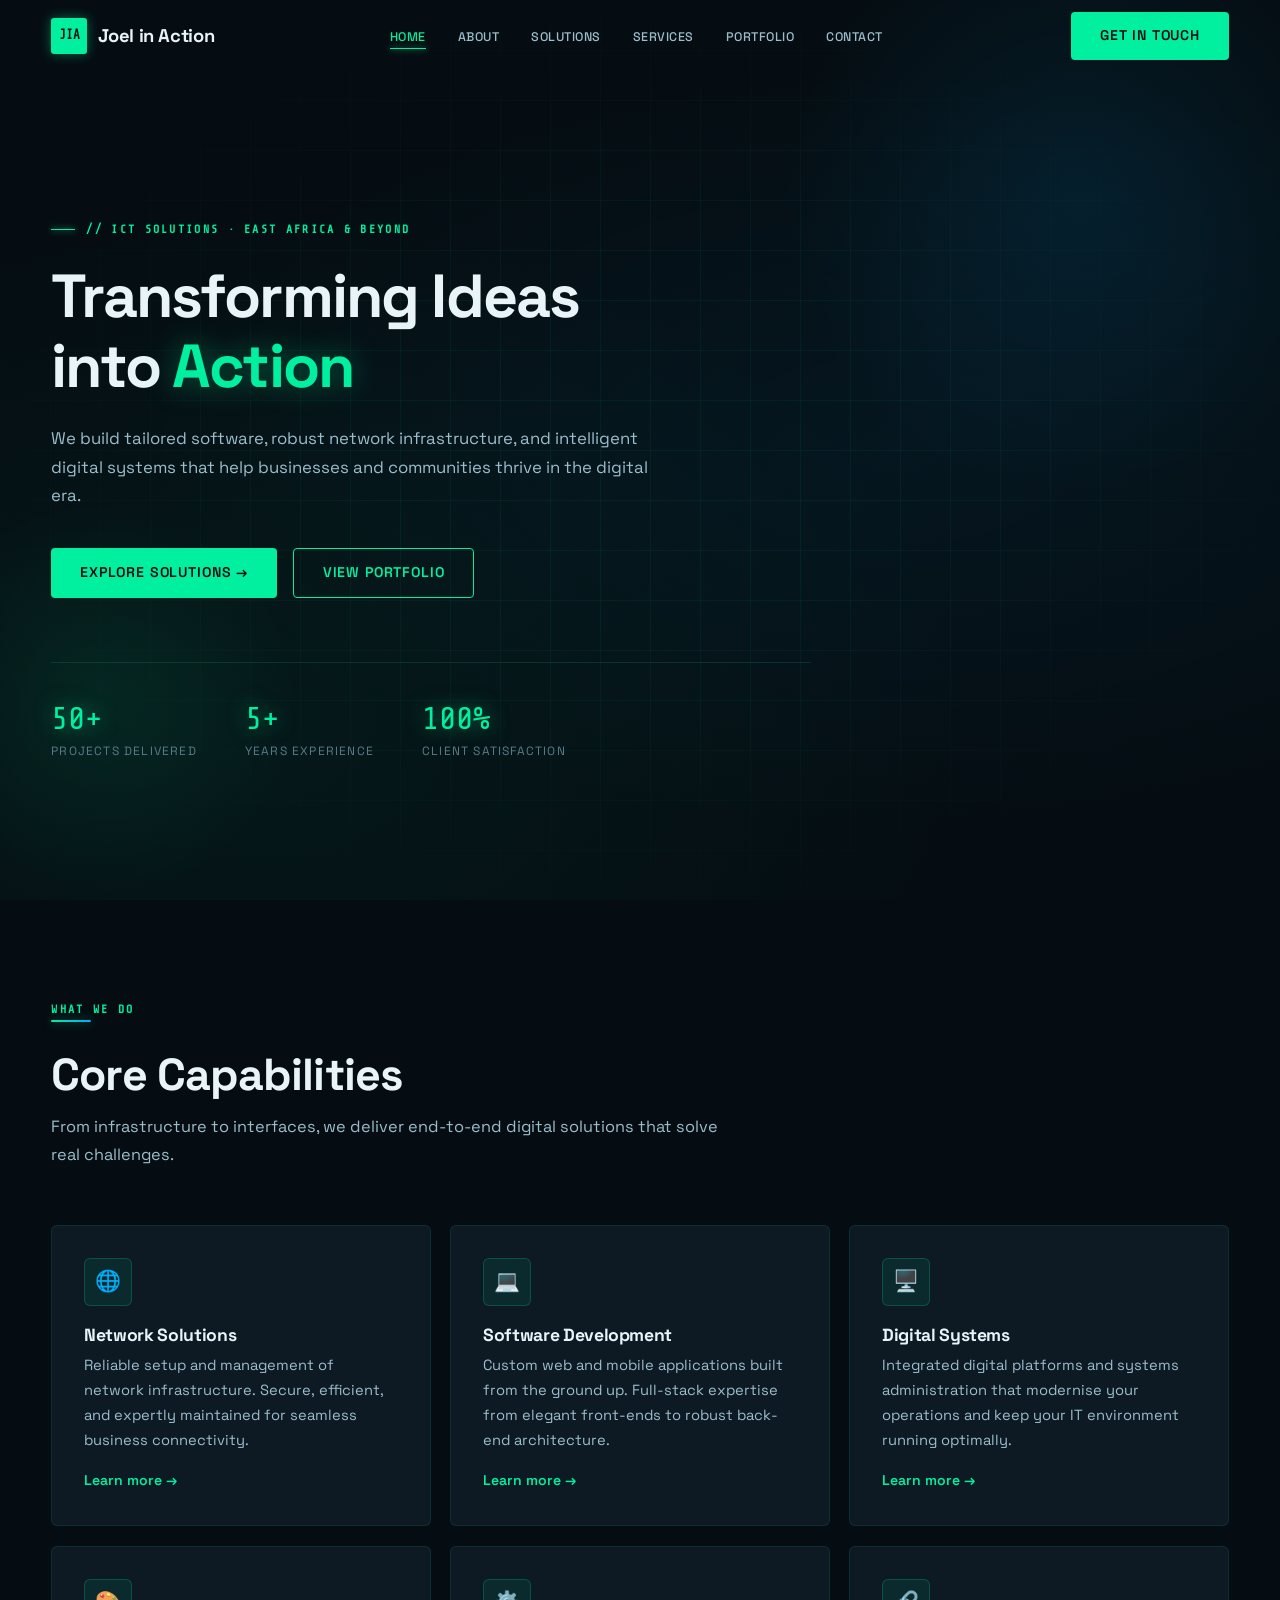
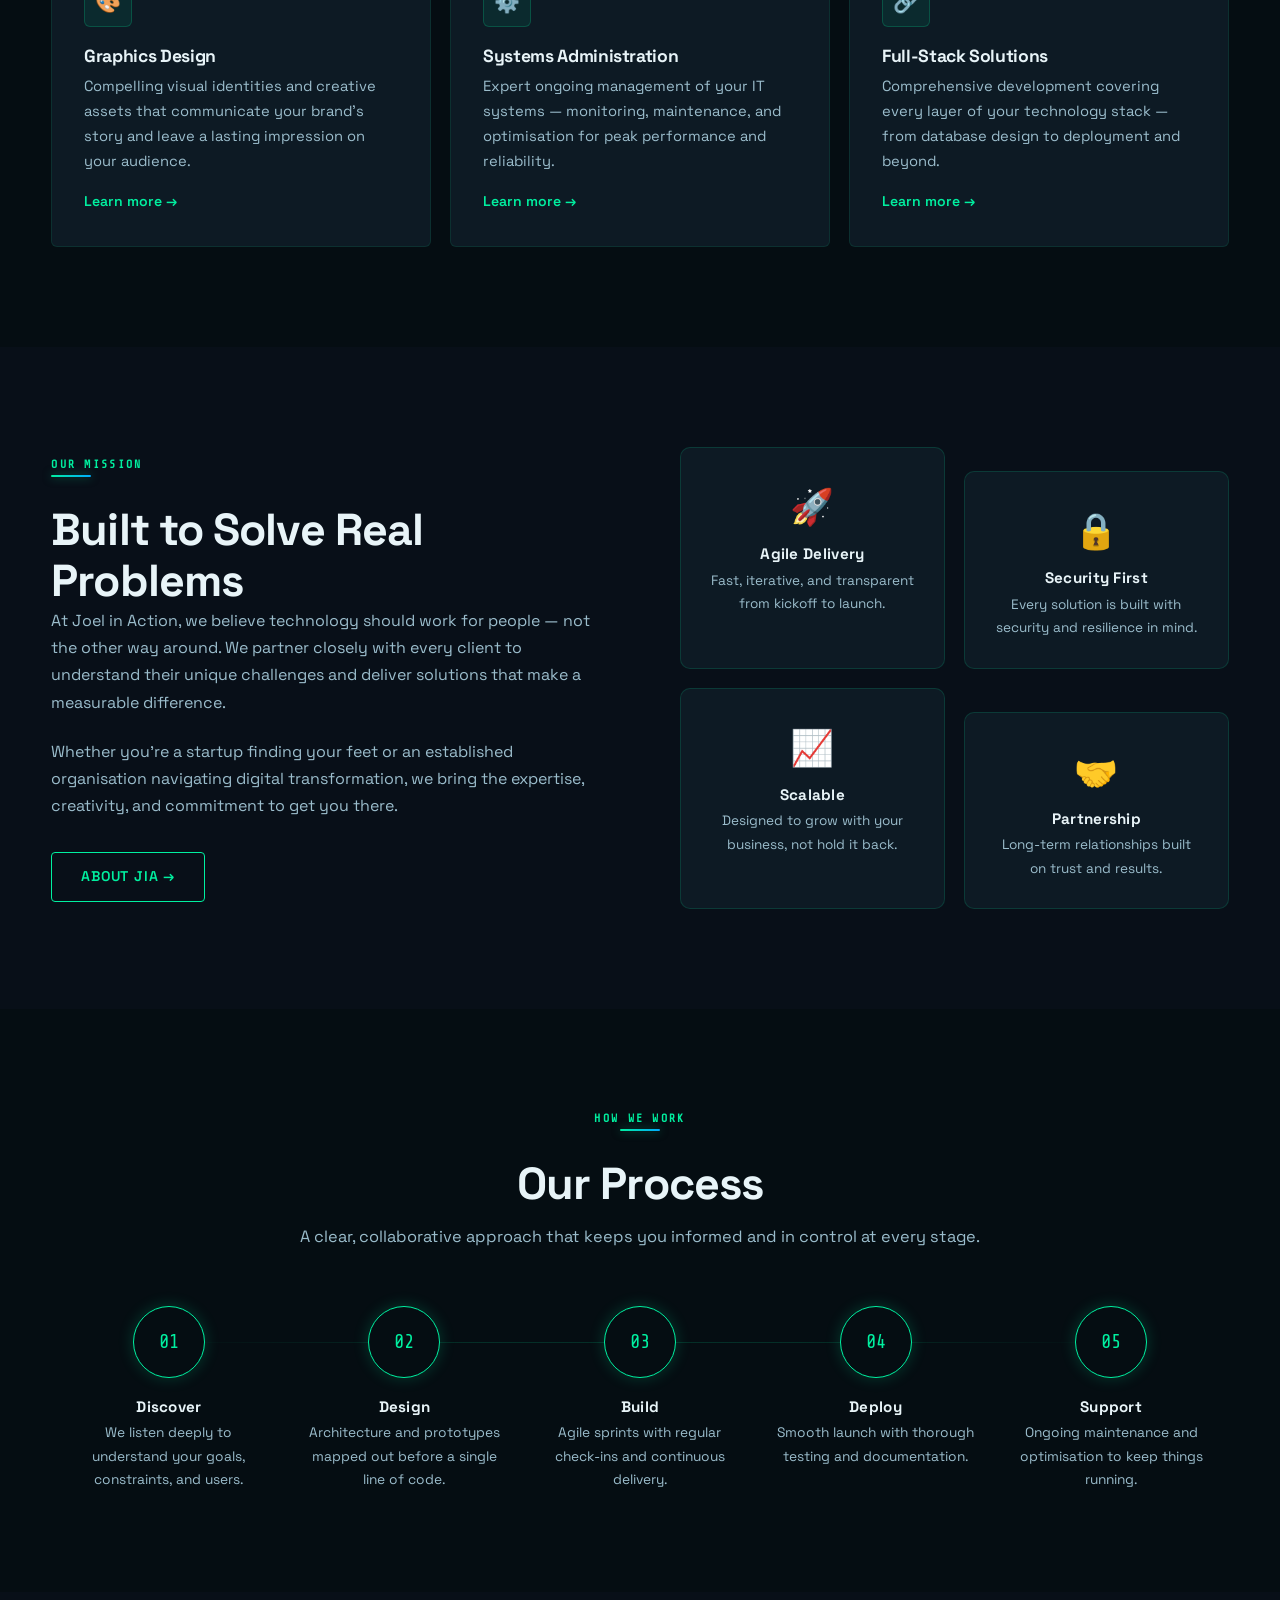
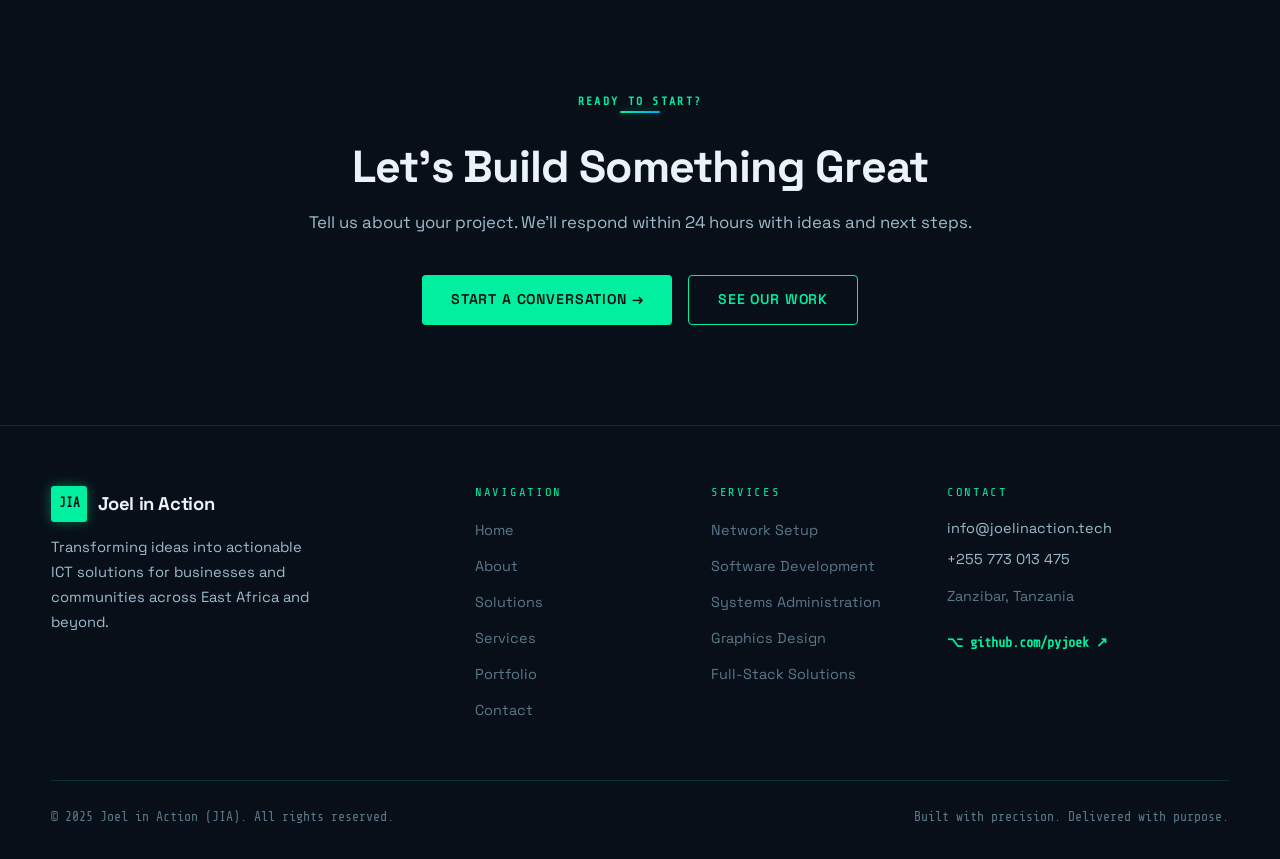
==== index.html @ c4f533fb "v2 added" ====
<!DOCTYPE html>
<html lang="en">
<head>
  <meta charset="UTF-8" />
  <meta name="viewport" content="width=device-width, initial-scale=1.0" />
  <title>Joel in Action (JIA) — Tailored ICT Solutions</title>
  <meta name="description" content="Joel in Action provides innovative ICT solutions — software development, network setup, systems administration, and digital systems — tailored for businesses and communities." />
  <link rel="stylesheet" href="style.css" />
</head>
<body>

<div id="nav-placeholder"></div>

<!-- ══ HERO ══════════════════════════════════════════════════ -->
<section class="hero">
  <div class="hero__bg"></div>
  <div class="hero__grid"></div>
  <div class="hero__glow"></div>
  <div class="hero__glow2"></div>
  <div class="container">
    <div class="hero__content">
      <div class="hero__eyebrow eyebrow">// ICT Solutions · East Africa &amp; Beyond</div>
      <h1>Transforming Ideas<br>into <em>Action</em></h1>
      <p class="hero__sub">We build tailored software, robust network infrastructure, and intelligent digital systems that help businesses and communities thrive in the digital era.</p>
      <div class="hero__actions">
        <a href="solutions.html" class="btn btn--primary">Explore Solutions →</a>
        <a href="portfolio.html" class="btn btn--outline">View Portfolio</a>
      </div>
      <div class="hero__stats">
        <div>
          <div class="hero__stat-num" data-count="50" data-suffix="+">0+</div>
          <div class="hero__stat-label">Projects Delivered</div>
        </div>
        <div>
          <div class="hero__stat-num" data-count="5" data-suffix="+">0+</div>
          <div class="hero__stat-label">Years Experience</div>
        </div>
        <div>
          <div class="hero__stat-num" data-count="100" data-suffix="%">0%</div>
          <div class="hero__stat-label">Client Satisfaction</div>
        </div>
      </div>
    </div>
  </div>
</section>

<!-- ══ SERVICES OVERVIEW ══════════════════════════════════════ -->
<section class="section">
  <div class="container">
    <div class="section-header reveal">
      <div class="eyebrow">What We Do</div>
      <div class="gold-rule"></div>
      <h2>Core Capabilities</h2>
      <p>From infrastructure to interfaces, we deliver end-to-end digital solutions that solve real challenges.</p>
    </div>
    <div class="card-grid card-grid--3">
      <div class="card reveal">
        <div class="card__icon">🌐</div>
        <h3>Network Solutions</h3>
        <p>Reliable setup and management of network infrastructure. Secure, efficient, and expertly maintained for seamless business connectivity.</p>
        <a href="services.html" style="color:var(--accent);font-size:.88rem;font-weight:600;display:inline-block;margin-top:1rem">Learn more →</a>
      </div>
      <div class="card reveal">
        <div class="card__icon">💻</div>
        <h3>Software Development</h3>
        <p>Custom web and mobile applications built from the ground up. Full-stack expertise from elegant front-ends to robust back-end architecture.</p>
        <a href="services.html" style="color:var(--accent);font-size:.88rem;font-weight:600;display:inline-block;margin-top:1rem">Learn more →</a>
      </div>
      <div class="card reveal">
        <div class="card__icon">🖥️</div>
        <h3>Digital Systems</h3>
        <p>Integrated digital platforms and systems administration that modernise your operations and keep your IT environment running optimally.</p>
        <a href="services.html" style="color:var(--accent);font-size:.88rem;font-weight:600;display:inline-block;margin-top:1rem">Learn more →</a>
      </div>
      <div class="card reveal">
        <div class="card__icon">🎨</div>
        <h3>Graphics Design</h3>
        <p>Compelling visual identities and creative assets that communicate your brand's story and leave a lasting impression on your audience.</p>
        <a href="services.html" style="color:var(--accent);font-size:.88rem;font-weight:600;display:inline-block;margin-top:1rem">Learn more →</a>
      </div>
      <div class="card reveal">
        <div class="card__icon">⚙️</div>
        <h3>Systems Administration</h3>
        <p>Expert ongoing management of your IT systems — monitoring, maintenance, and optimisation for peak performance and reliability.</p>
        <a href="services.html" style="color:var(--accent);font-size:.88rem;font-weight:600;display:inline-block;margin-top:1rem">Learn more →</a>
      </div>
      <div class="card reveal">
        <div class="card__icon">🔗</div>
        <h3>Full-Stack Solutions</h3>
        <p>Comprehensive development covering every layer of your technology stack — from database design to deployment and beyond.</p>
        <a href="services.html" style="color:var(--accent);font-size:.88rem;font-weight:600;display:inline-block;margin-top:1rem">Learn more →</a>
      </div>
    </div>
  </div>
</section>

<!-- ══ MISSION ══════════════════════════════════════════════ -->
<section class="section section--alt">
  <div class="container">
    <div style="display:grid;grid-template-columns:1fr 1fr;gap:5rem;align-items:center">
      <div class="reveal">
        <div class="eyebrow">Our Mission</div>
        <div class="gold-rule"></div>
        <h2>Built to Solve Real Problems</h2>
        <p style="margin-bottom:1.4rem">At Joel in Action, we believe technology should work for people — not the other way around. We partner closely with every client to understand their unique challenges and deliver solutions that make a measurable difference.</p>
        <p>Whether you're a startup finding your feet or an established organisation navigating digital transformation, we bring the expertise, creativity, and commitment to get you there.</p>
        <a href="about.html" class="btn btn--outline" style="margin-top:2rem">About JIA →</a>
      </div>
      <div class="reveal">
        <div style="display:grid;grid-template-columns:1fr 1fr;gap:1.2rem">
          <div style="background:var(--navy-lt);border:1px solid var(--border);border-radius:10px;padding:1.8rem;text-align:center">
            <div style="font-size:2.2rem;margin-bottom:.5rem">🚀</div>
            <h4 style="font-family:'Space Grotesk',sans-serif;font-size:.95rem;margin-bottom:.4rem">Agile Delivery</h4>
            <p style="font-size:.85rem">Fast, iterative, and transparent from kickoff to launch.</p>
          </div>
          <div style="background:var(--navy-lt);border:1px solid var(--border);border-radius:10px;padding:1.8rem;text-align:center;margin-top:1.5rem">
            <div style="font-size:2.2rem;margin-bottom:.5rem">🔒</div>
            <h4 style="font-family:'Space Grotesk',sans-serif;font-size:.95rem;margin-bottom:.4rem">Security First</h4>
            <p style="font-size:.85rem">Every solution is built with security and resilience in mind.</p>
          </div>
          <div style="background:var(--navy-lt);border:1px solid var(--border);border-radius:10px;padding:1.8rem;text-align:center">
            <div style="font-size:2.2rem;margin-bottom:.5rem">📈</div>
            <h4 style="font-family:'Space Grotesk',sans-serif;font-size:.95rem;margin-bottom:.4rem">Scalable</h4>
            <p style="font-size:.85rem">Designed to grow with your business, not hold it back.</p>
          </div>
          <div style="background:var(--navy-lt);border:1px solid var(--border);border-radius:10px;padding:1.8rem;text-align:center;margin-top:1.5rem">
            <div style="font-size:2.2rem;margin-bottom:.5rem">🤝</div>
            <h4 style="font-family:'Space Grotesk',sans-serif;font-size:.95rem;margin-bottom:.4rem">Partnership</h4>
            <p style="font-size:.85rem">Long-term relationships built on trust and results.</p>
          </div>
        </div>
      </div>
    </div>
  </div>
</section>

<!-- ══ PROCESS ══════════════════════════════════════════════ -->
<section class="section">
  <div class="container">
    <div class="section-header reveal" style="text-align:center;margin-inline:auto">
      <div class="eyebrow">How We Work</div>
      <div class="gold-rule"></div>
      <h2>Our Process</h2>
      <p style="margin-inline:auto">A clear, collaborative approach that keeps you informed and in control at every stage.</p>
    </div>
    <div class="process-steps reveal">
      <div class="process-step">
        <div class="process-step__num">01</div>
        <h4>Discover</h4>
        <p>We listen deeply to understand your goals, constraints, and users.</p>
      </div>
      <div class="process-step">
        <div class="process-step__num">02</div>
        <h4>Design</h4>
        <p>Architecture and prototypes mapped out before a single line of code.</p>
      </div>
      <div class="process-step">
        <div class="process-step__num">03</div>
        <h4>Build</h4>
        <p>Agile sprints with regular check-ins and continuous delivery.</p>
      </div>
      <div class="process-step">
        <div class="process-step__num">04</div>
        <h4>Deploy</h4>
        <p>Smooth launch with thorough testing and documentation.</p>
      </div>
      <div class="process-step">
        <div class="process-step__num">05</div>
        <h4>Support</h4>
        <p>Ongoing maintenance and optimisation to keep things running.</p>
      </div>
    </div>
  </div>
</section>

<!-- ══ CTA ══════════════════════════════════════════════════ -->
<section class="section section--alt">
  <div class="container" style="text-align:center">
    <div class="reveal">
      <div class="eyebrow">Ready to Start?</div>
      <div class="gold-rule"></div>
      <h2>Let's Build Something Great</h2>
      <p style="margin:1rem auto 2.4rem;font-size:1.05rem">Tell us about your project. We'll respond within 24 hours with ideas and next steps.</p>
      <div style="display:flex;gap:1rem;justify-content:center;flex-wrap:wrap">
        <a href="contact.html" class="btn btn--primary">Start a Conversation →</a>
        <a href="portfolio.html" class="btn btn--outline">See Our Work</a>
      </div>
    </div>
  </div>
</section>

<div id="footer-placeholder"></div>

<script src="components.js"></script>
<script src="main.js"></script>
</body>
</html>
---- style.css ----
/* ============================================================
   JOEL IN ACTION — Global Stylesheet
   Professional & Corporate | Dark Navy + Gold accent
   ============================================================ */

@import url('https://fonts.googleapis.com/css2?family=Space+Grotesk:wght@300;400;500;600;700&family=Share+Tech+Mono&display=swap');

:root {
  --navy:     #050d12;
  --navy-mid: #080f18;
  --navy-lt:  #0d1a24;
  --accent:   #00f0a0;
  --accent-lt:#5fffc8;
  --blue:     #0af;
  --blue-lt:  #4dcfff;
  --white:    #e8f4f8;
  --gray:     #5a7a8a;
  --gray-lt:  #9bbdcc;
  --border:   rgba(0,240,160,0.15);
  --border-b: rgba(0,170,255,0.15);
  --radius:   4px;
  --transition: 0.26s cubic-bezier(0.4,0,0.2,1);
  --shadow:   0 8px 40px rgba(0,0,0,0.7);
  --glow-g:   0 0 20px rgba(0,240,160,0.25);
  --glow-b:   0 0 20px rgba(0,170,255,0.25);
}

*, *::before, *::after { box-sizing: border-box; margin: 0; padding: 0; }

html { scroll-behavior: smooth; font-size: 16px; }

body {
  font-family: 'Space Grotesk', sans-serif;
  background: var(--navy);
  color: var(--white);
  line-height: 1.7;
  -webkit-font-smoothing: antialiased;
}

/* ── Typography ── */
h1, h2, h3, h4 {
  font-family: 'Space Grotesk', sans-serif;
  font-weight: 700;
  line-height: 1.15;
  color: var(--white);
  letter-spacing: -.02em;
}
h1 { font-size: clamp(2.2rem, 5vw, 3.8rem); }
h2 { font-size: clamp(1.8rem, 3.5vw, 2.8rem); }
h3 { font-size: clamp(1.1rem, 2vw, 1.4rem); }
h4 { font-size: 1rem; letter-spacing: .02em; }

p  { color: var(--gray-lt); font-weight: 400; max-width: 68ch; }

a  { color: inherit; text-decoration: none; }

/* ── Layout helpers ── */
.container {
  width: min(1180px, 92%);
  margin-inline: auto;
}
.section {
  padding: 100px 0;
}
.section--alt {
  background: var(--navy-mid);
}

/* ── Accent rule ── */
.gold-rule {
  display: inline-block;
  width: 40px; height: 2px;
  background: linear-gradient(90deg, var(--accent), var(--blue));
  border-radius: 2px;
  margin-bottom: 1.2rem;
  box-shadow: 0 0 10px rgba(0,240,160,0.5);
}

/* ── Tag / eyebrow ── */
.eyebrow {
  font-size: .72rem;
  font-weight: 600;
  letter-spacing: .2em;
  text-transform: uppercase;
  color: var(--accent);
  font-family: 'Share Tech Mono', monospace;
}

/* ── Buttons ── */
.btn {
  display: inline-flex;
  align-items: center;
  gap: .55rem;
  padding: .75rem 1.8rem;
  border-radius: var(--radius);
  font-family: 'Space Grotesk', sans-serif;
  font-size: .88rem;
  font-weight: 600;
  cursor: pointer;
  border: none;
  transition: var(--transition);
  letter-spacing: .06em;
  text-transform: uppercase;
}
.btn--primary {
  background: var(--accent);
  color: #050d12;
  box-shadow: 0 0 0 rgba(0,240,160,0);
}
.btn--primary:hover {
  background: var(--accent-lt);
  transform: translateY(-2px);
  box-shadow: var(--glow-g), 0 6px 24px rgba(0,240,160,.25);
}
.btn--outline {
  background: transparent;
  border: 1px solid var(--accent);
  color: var(--accent);
}
.btn--outline:hover {
  background: rgba(0,240,160,.08);
  color: var(--accent-lt);
  transform: translateY(-2px);
  box-shadow: var(--glow-g);
}

/* ── Navigation ── */
.nav {
  position: fixed;
  top: 0; left: 0; right: 0;
  z-index: 1000;
  padding: 0;
  transition: background var(--transition), box-shadow var(--transition);
}
.nav.scrolled {
  background: rgba(5,13,18,.95);
  backdrop-filter: blur(16px);
  box-shadow: 0 1px 0 rgba(0,240,160,.1), 0 4px 30px rgba(0,0,0,.6);
}
.nav__inner {
  display: flex;
  align-items: center;
  justify-content: space-between;
  height: 72px;
  width: min(1180px, 92%);
  margin-inline: auto;
}
.nav__logo {
  display: flex;
  align-items: center;
  gap: .7rem;
  font-family: 'Space Grotesk', sans-serif;
  font-size: 1.15rem;
  font-weight: 700;
  color: var(--white);
  letter-spacing: -.02em;
}
.nav__logo-mark {
  width: 36px; height: 36px;
  background: var(--accent);
  border-radius: 3px;
  display: flex; align-items: center; justify-content: center;
  font-size: .78rem;
  font-weight: 700;
  color: #050d12;
  font-family: 'Share Tech Mono', monospace;
  flex-shrink: 0;
  box-shadow: 0 0 12px rgba(0,240,160,0.4);
}
.nav__links {
  display: flex;
  align-items: center;
  gap: 2rem;
  list-style: none;
}
.nav__links a {
  font-size: .84rem;
  font-weight: 500;
  color: var(--gray-lt);
  transition: color var(--transition);
  position: relative;
  padding-bottom: 2px;
  letter-spacing: .04em;
  text-transform: uppercase;
  font-size: .78rem;
}
.nav__links a::after {
  content: '';
  position: absolute;
  bottom: -2px; left: 0;
  width: 0; height: 1px;
  background: var(--accent);
  transition: width var(--transition);
  box-shadow: 0 0 6px var(--accent);
}
.nav__links a:hover,
.nav__links a.active { color: var(--accent); }
.nav__links a:hover::after,
.nav__links a.active::after { width: 100%; }

.nav__cta { margin-left: .8rem; }

/* Hamburger */
.nav__burger {
  display: none;
  flex-direction: column;
  gap: 5px;
  cursor: pointer;
  padding: 4px;
}
.nav__burger span {
  display: block;
  width: 26px; height: 1.5px;
  background: var(--accent);
  border-radius: 2px;
  transition: var(--transition);
}
.nav__burger.open span:nth-child(1) { transform: translateY(6.5px) rotate(45deg); }
.nav__burger.open span:nth-child(2) { opacity: 0; }
.nav__burger.open span:nth-child(3) { transform: translateY(-6.5px) rotate(-45deg); }

/* Mobile nav */
.nav__mobile {
  display: none;
  position: fixed;
  top: 72px; left: 0; right: 0;
  background: rgba(5,13,18,.98);
  backdrop-filter: blur(16px);
  padding: 1.5rem 0 2rem;
  border-top: 1px solid var(--border);
  z-index: 999;
  flex-direction: column;
  gap: 0;
}
.nav__mobile.open { display: flex; }
.nav__mobile a {
  padding: .9rem calc((100% - min(1180px, 92%)) / 2 + 4%);
  font-size: .88rem;
  font-weight: 500;
  color: var(--gray-lt);
  border-bottom: 1px solid var(--border);
  transition: color var(--transition), background var(--transition);
  text-transform: uppercase;
  letter-spacing: .06em;
}
.nav__mobile a:hover { color: var(--accent); background: rgba(0,240,160,.04); }
.nav__mobile .btn {
  margin: 1.2rem auto 0;
}

/* ── Hero ── */
.hero {
  min-height: 100vh;
  display: flex;
  align-items: center;
  position: relative;
  overflow: hidden;
  padding-top: 72px;
}
.hero__bg {
  position: absolute; inset: 0;
  background: radial-gradient(ellipse at 70% 50%, rgba(0,170,255,.06) 0%, transparent 60%),
              radial-gradient(ellipse at 20% 80%, rgba(0,240,160,.05) 0%, transparent 50%),
              #050d12;
  z-index: 0;
}
.hero__grid {
  position: absolute; inset: 0;
  background-image:
    linear-gradient(rgba(0,240,160,.06) 1px, transparent 1px),
    linear-gradient(90deg, rgba(0,240,160,.06) 1px, transparent 1px);
  background-size: 50px 50px;
  z-index: 1;
  mask-image: radial-gradient(ellipse at center, black 30%, transparent 80%);
}
.hero__glow {
  position: absolute;
  width: 600px; height: 600px;
  border-radius: 50%;
  background: radial-gradient(circle, rgba(0,170,255,.1) 0%, transparent 70%);
  top: -100px; right: -100px;
  z-index: 1;
}
.hero__glow2 {
  position: absolute;
  width: 400px; height: 400px;
  border-radius: 50%;
  background: radial-gradient(circle, rgba(0,240,160,.08) 0%, transparent 70%);
  bottom: 0; left: -100px;
  z-index: 1;
}
.hero__content {
  position: relative;
  z-index: 2;
  max-width: 760px;
}
.hero__eyebrow {
  display: inline-flex;
  align-items: center;
  gap: .7rem;
  margin-bottom: 1.4rem;
  animation: fadeUp .8s both;
}
.hero__eyebrow::before {
  content: '';
  display: inline-block;
  width: 24px; height: 1px;
  background: var(--accent);
  box-shadow: 0 0 6px var(--accent);
}
.hero h1 {
  margin-bottom: 1.4rem;
  animation: fadeUp .8s .1s both;
  letter-spacing: -.03em;
}
.hero h1 em {
  font-style: normal;
  color: var(--accent);
  text-shadow: 0 0 30px rgba(0,240,160,.4);
}
.hero__sub {
  font-size: 1.05rem;
  margin-bottom: 2.4rem;
  animation: fadeUp .8s .2s both;
  max-width: 55ch;
}
.hero__actions {
  display: flex;
  gap: 1rem;
  flex-wrap: wrap;
  animation: fadeUp .8s .3s both;
}
.hero__stats {
  display: flex;
  gap: 3rem;
  margin-top: 4rem;
  padding-top: 2.5rem;
  border-top: 1px solid var(--border);
  animation: fadeUp .8s .4s both;
}
.hero__stat-num {
  font-family: 'Share Tech Mono', monospace;
  font-size: 2rem;
  font-weight: 400;
  color: var(--accent);
  line-height: 1;
  text-shadow: 0 0 20px rgba(0,240,160,.5);
}
.hero__stat-label {
  font-size: .75rem;
  color: var(--gray);
  text-transform: uppercase;
  letter-spacing: .1em;
  margin-top: .35rem;
}

/* ── Cards ── */
.card-grid {
  display: grid;
  gap: 1.2rem;
}
.card-grid--3 { grid-template-columns: repeat(auto-fit, minmax(290px, 1fr)); }
.card-grid--2 { grid-template-columns: repeat(auto-fit, minmax(360px, 1fr)); }

.card {
  background: var(--navy-lt);
  border: 1px solid rgba(0,240,160,.1);
  border-radius: 6px;
  padding: 2rem;
  transition: transform var(--transition), border-color var(--transition), box-shadow var(--transition);
  position: relative;
  overflow: hidden;
}
.card::before {
  content: '';
  position: absolute;
  top: 0; left: 0; right: 0;
  height: 1px;
  background: linear-gradient(90deg, transparent, rgba(0,240,160,.4), transparent);
  opacity: 0;
  transition: opacity var(--transition);
}
.card:hover {
  transform: translateY(-4px);
  border-color: rgba(0,240,160,.3);
  box-shadow: 0 8px 30px rgba(0,0,0,.5), 0 0 20px rgba(0,240,160,.08);
}
.card:hover::before { opacity: 1; }
.card__icon {
  width: 48px; height: 48px;
  border-radius: 6px;
  background: rgba(0,240,160,.08);
  border: 1px solid rgba(0,240,160,.2);
  display: flex; align-items: center; justify-content: center;
  font-size: 1.3rem;
  margin-bottom: 1.2rem;
}
.card h3 { margin-bottom: .5rem; font-size: 1.1rem; }
.card p  { font-size: .92rem; }

/* ── Section header ── */
.section-header {
  margin-bottom: 3.5rem;
}
.section-header p {
  margin-top: .8rem;
  font-size: 1.02rem;
}

/* ── Page hero (inner pages) ── */
.page-hero {
  padding: 140px 0 80px;
  background: var(--navy-mid);
  border-bottom: 1px solid var(--border);
  position: relative;
  overflow: hidden;
}
.page-hero::before {
  content: '';
  position: absolute; inset: 0;
  background-image:
    linear-gradient(rgba(0,240,160,.04) 1px, transparent 1px),
    linear-gradient(90deg, rgba(0,240,160,.04) 1px, transparent 1px);
  background-size: 44px 44px;
  mask-image: radial-gradient(ellipse at 30% 50%, black 20%, transparent 70%);
}
.page-hero::after {
  content: '';
  position: absolute;
  right: -100px; top: -100px;
  width: 500px; height: 500px;
  border-radius: 50%;
  background: radial-gradient(circle, rgba(0,170,255,.07) 0%, transparent 70%);
}
.page-hero .container { position: relative; z-index: 1; }
.page-hero h1 { margin: .6rem 0 1rem; }
.page-hero p { font-size: 1.08rem; }

/* ── Footer ── */
.footer {
  background: var(--navy-mid);
  border-top: 1px solid var(--border);
  padding: 60px 0 30px;
}
.footer__grid {
  display: grid;
  grid-template-columns: 2fr 1fr 1fr 1.5fr;
  gap: 3rem;
  padding-bottom: 3rem;
  border-bottom: 1px solid var(--border);
}
.footer__brand p {
  font-size: .92rem;
  margin-top: .8rem;
  max-width: 30ch;
}
.footer__col h4 {
  font-family: 'Share Tech Mono', monospace;
  font-size: .76rem;
  font-weight: 400;
  letter-spacing: .14em;
  text-transform: uppercase;
  color: var(--accent);
  margin-bottom: 1rem;
}
.footer__col ul { list-style: none; }
.footer__col ul li { margin-bottom: .55rem; }
.footer__col ul a {
  font-size: .9rem;
  color: var(--gray);
  transition: color var(--transition);
}
.footer__col ul a:hover { color: var(--accent); }
.footer__contact p {
  font-size: .9rem;
  color: var(--gray);
  margin-bottom: .4rem;
  max-width: 99ch;
}
.footer__contact a { color: var(--gray-lt); transition: color var(--transition); }
.footer__contact a:hover { color: var(--accent); }
.footer__bottom {
  display: flex;
  justify-content: space-between;
  align-items: center;
  padding-top: 1.6rem;
  flex-wrap: wrap;
  gap: 1rem;
}
.footer__bottom p {
  font-size: .82rem;
  color: var(--gray);
  max-width: 99ch;
  font-family: 'Share Tech Mono', monospace;
}

/* ── Animations ── */
@keyframes fadeUp {
  from { opacity: 0; transform: translateY(22px); }
  to   { opacity: 1; transform: translateY(0); }
}
.reveal {
  opacity: 0;
  transform: translateY(24px);
  transition: opacity .65s ease, transform .65s ease;
}
.reveal.visible {
  opacity: 1;
  transform: none;
}

/* ── Process / timeline ── */
.process-steps {
  display: grid;
  grid-template-columns: repeat(auto-fit, minmax(180px, 1fr));
  gap: 0;
  position: relative;
}
.process-steps::before {
  content: '';
  position: absolute;
  top: 36px; left: 10%; right: 10%;
  height: 1px;
  background: linear-gradient(90deg, transparent, var(--border), var(--border), transparent);
}
.process-step {
  text-align: center;
  padding: 0 1rem;
  position: relative;
}
.process-step__num {
  width: 72px; height: 72px;
  border-radius: 50%;
  border: 1px solid var(--accent);
  background: var(--navy);
  display: flex; align-items: center; justify-content: center;
  font-family: 'Share Tech Mono', monospace;
  font-size: 1.2rem;
  color: var(--accent);
  margin: 0 auto 1.2rem;
  position: relative; z-index: 1;
  box-shadow: 0 0 16px rgba(0,240,160,.2);
}
.process-step h4 { margin-bottom: .4rem; font-size: .95rem; }
.process-step p { font-size: .86rem; margin-inline: auto; }

/* ── Portfolio grid ── */
.portfolio-grid {
  display: grid;
  grid-template-columns: repeat(auto-fit, minmax(320px, 1fr));
  gap: 1.4rem;
}
.portfolio-card {
  background: var(--navy-lt);
  border: 1px solid rgba(0,240,160,.1);
  border-radius: 6px;
  overflow: hidden;
  transition: transform var(--transition), box-shadow var(--transition), border-color var(--transition);
}
.portfolio-card:hover {
  transform: translateY(-4px);
  box-shadow: 0 12px 40px rgba(0,0,0,.5), 0 0 24px rgba(0,240,160,.08);
  border-color: rgba(0,240,160,.3);
}
.portfolio-card__thumb {
  height: 200px;
  background: var(--navy-mid);
  display: flex; align-items: center; justify-content: center;
  font-size: 3.5rem;
  position: relative;
  overflow: hidden;
}
.portfolio-card__thumb::after {
  content: '';
  position: absolute; inset: 0;
  background: linear-gradient(180deg, transparent 50%, rgba(5,13,18,.8) 100%);
}
.portfolio-card__body { padding: 1.5rem; }
.portfolio-card__tags {
  display: flex; gap: .5rem; flex-wrap: wrap;
  margin-bottom: .8rem;
}
.tag {
  font-size: .7rem;
  font-weight: 600;
  letter-spacing: .08em;
  text-transform: uppercase;
  padding: .22rem .6rem;
  border-radius: 3px;
  background: rgba(0,240,160,.08);
  color: var(--accent);
  border: 1px solid rgba(0,240,160,.2);
  font-family: 'Share Tech Mono', monospace;
}
.portfolio-card h3 { margin-bottom: .5rem; font-size: 1.05rem; }
.portfolio-card p { font-size: .9rem; }

/* ── Contact form ── */
.form-group { margin-bottom: 1.3rem; }
.form-group label {
  display: block;
  font-size: .78rem;
  font-weight: 600;
  color: var(--accent);
  margin-bottom: .5rem;
  letter-spacing: .1em;
  text-transform: uppercase;
  font-family: 'Share Tech Mono', monospace;
}
.form-group input,
.form-group textarea,
.form-group select {
  width: 100%;
  background: rgba(0,240,160,.03);
  border: 1px solid rgba(0,240,160,.15);
  border-radius: var(--radius);
  padding: .8rem 1rem;
  color: var(--white);
  font-family: 'Space Grotesk', sans-serif;
  font-size: .95rem;
  transition: border-color var(--transition), box-shadow var(--transition);
  outline: none;
}
.form-group input:focus,
.form-group textarea:focus,
.form-group select:focus {
  border-color: var(--accent);
  box-shadow: 0 0 0 3px rgba(0,240,160,.08), var(--glow-g);
}
.form-group textarea { resize: vertical; min-height: 140px; }
.form-grid { display: grid; grid-template-columns: 1fr 1fr; gap: 1.2rem; }

/* ── Section alt ── */
.section--alt { background: var(--navy-mid); }

/* ── Responsive ── */
@media (max-width: 900px) {
  .footer__grid { grid-template-columns: 1fr 1fr; }
  .process-steps::before { display: none; }
  .form-grid { grid-template-columns: 1fr; }
}
@media (max-width: 700px) {
  .nav__links, .nav__cta { display: none; }
  .nav__burger { display: flex; }
  .hero__stats { gap: 1.8rem; flex-wrap: wrap; }
  .footer__grid { grid-template-columns: 1fr; gap: 2rem; }
  .section { padding: 70px 0; }
  .card-grid--2 { grid-template-columns: 1fr; }
}
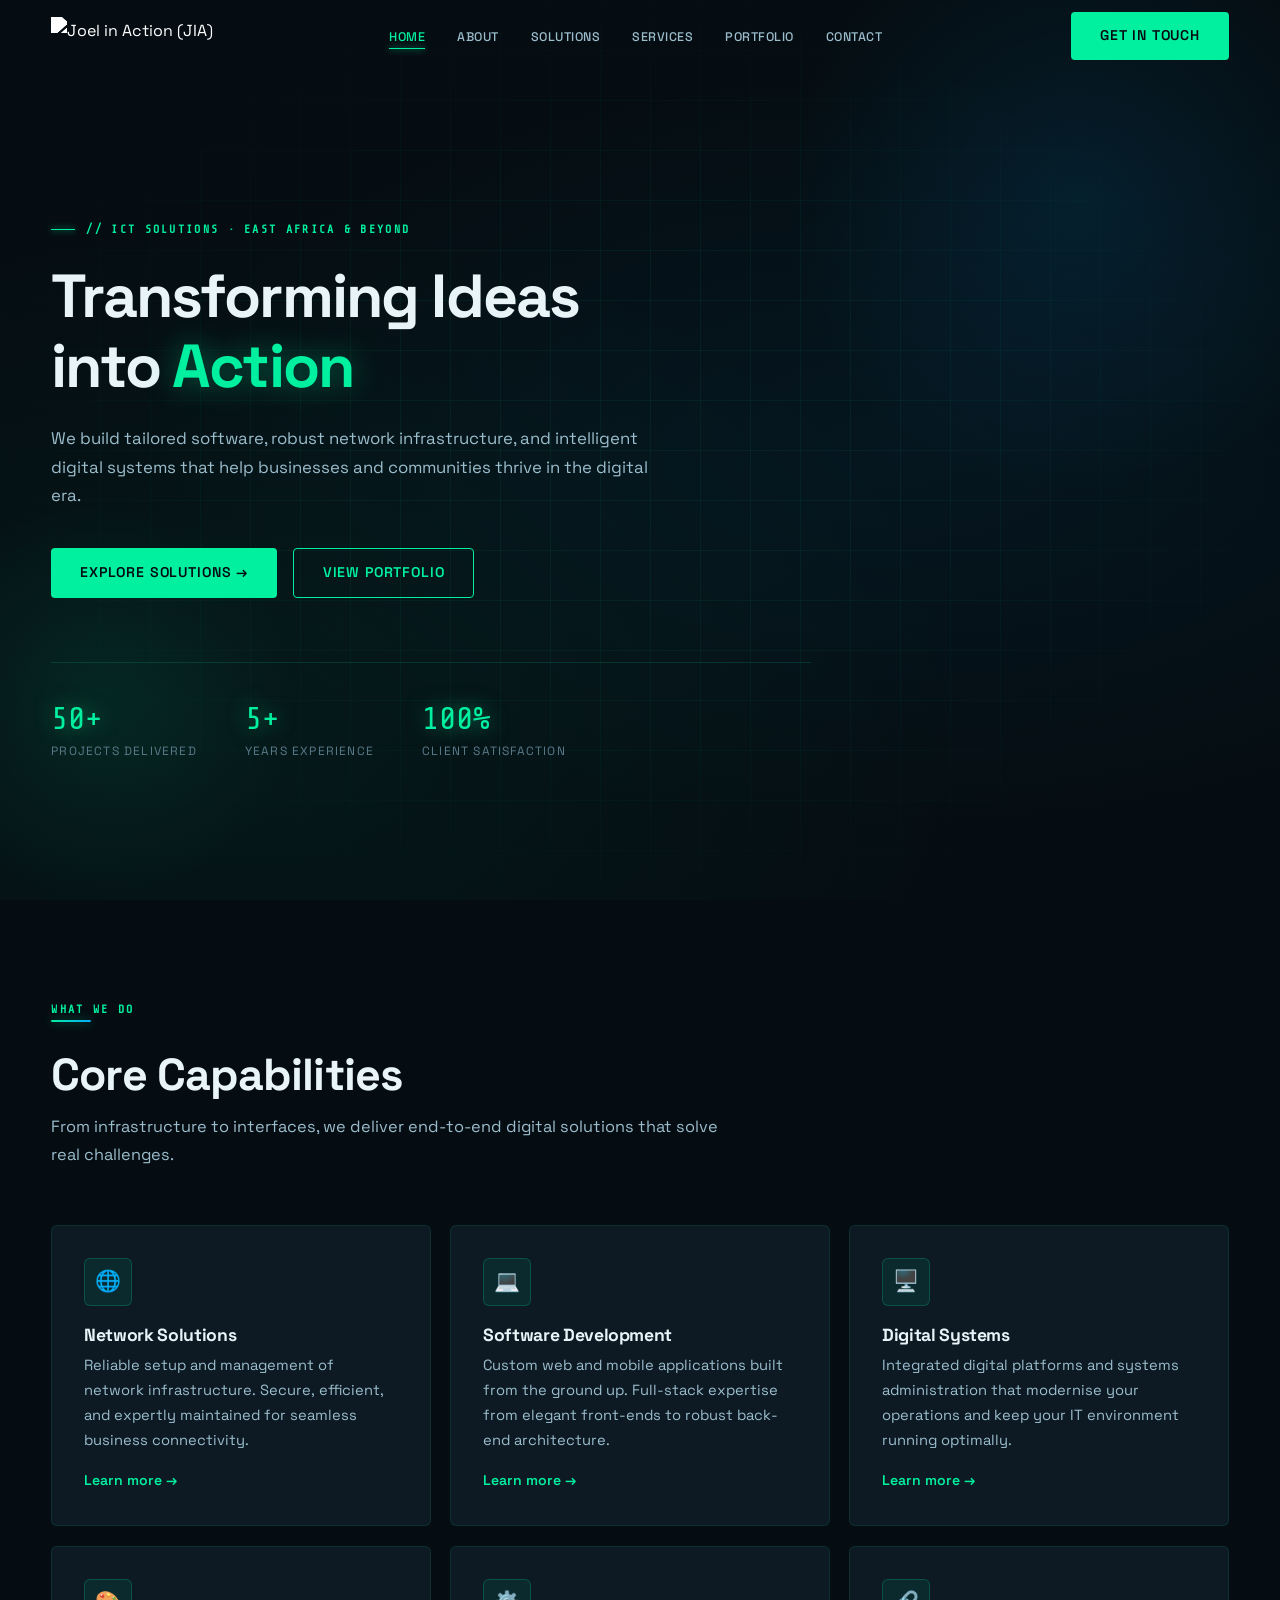
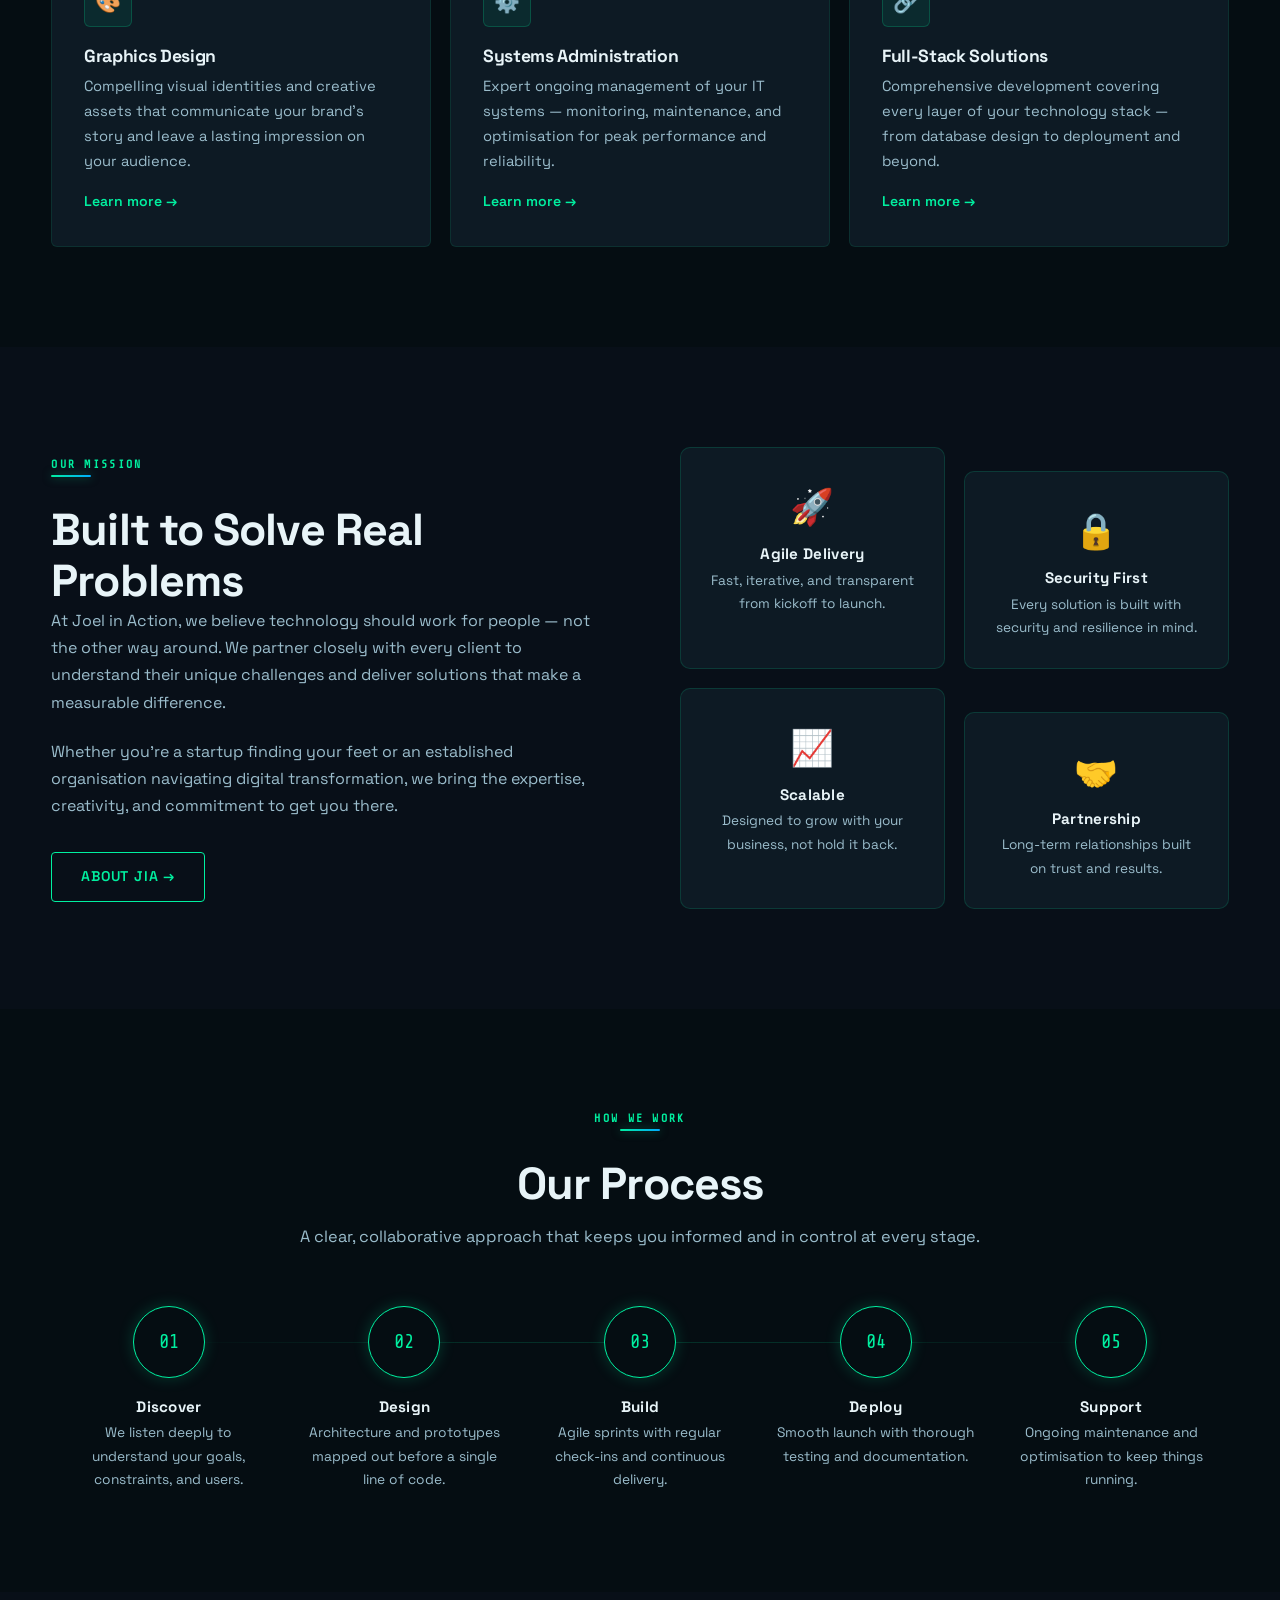
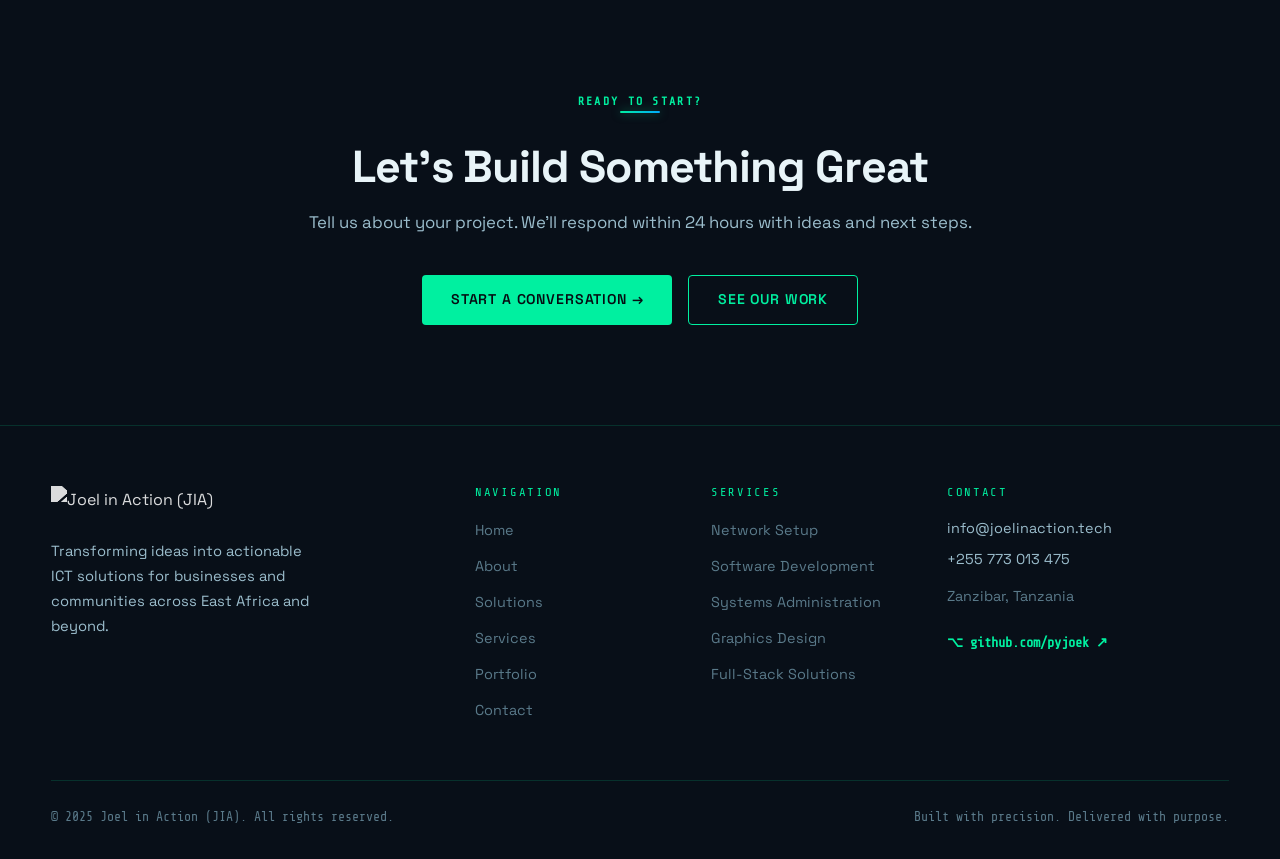
==== commit 14c47194: "index updated" ====
--- a/index.html
+++ b/index.html
@@ -5,6 +5,9 @@
   <meta name="viewport" content="width=device-width, initial-scale=1.0" />
   <title>Joel in Action (JIA) — Tailored ICT Solutions</title>
   <meta name="description" content="Joel in Action provides innovative ICT solutions — software development, network setup, systems administration, and digital systems — tailored for businesses and communities." />
+  <link rel="icon" type="image/x-icon" href="favicon.ico" />
+  <link rel="icon" type="image/png" href="favicon.png" sizes="32x32" />
+  <link rel="apple-touch-icon" href="logo.png" />
   <link rel="stylesheet" href="style.css" />
 </head>
 <body>
@@ -194,4 +197,4 @@
 <script src="components.js"></script>
 <script src="main.js"></script>
 </body>
-</html>
+</html>
--- a/style.css
+++ b/style.css
@@ -148,24 +148,22 @@
 .nav__logo {
   display: flex;
   align-items: center;
-  gap: .7rem;
-  font-family: 'Space Grotesk', sans-serif;
-  font-size: 1.15rem;
-  font-weight: 700;
-  color: var(--white);
-  letter-spacing: -.02em;
+  text-decoration: none;
+}
+.nav__logo img {
+  height: 38px;
+  width: auto;
+  display: block;
+  /* Keep the logo visible on dark nav - it has white bg, so we invert when scrolled */
+  filter: brightness(0) invert(1);
+  transition: filter var(--transition);
+}
+/* When nav is NOT scrolled (transparent), show original colors slightly brighter */
+.nav:not(.scrolled) .nav__logo img {
+  filter: brightness(0) invert(1);
 }
 .nav__logo-mark {
-  width: 36px; height: 36px;
-  background: var(--accent);
-  border-radius: 3px;
-  display: flex; align-items: center; justify-content: center;
-  font-size: .78rem;
-  font-weight: 700;
-  color: #050d12;
-  font-family: 'Share Tech Mono', monospace;
-  flex-shrink: 0;
-  box-shadow: 0 0 12px rgba(0,240,160,0.4);
+  display: none; /* replaced by real logo */
 }
 .nav__links {
   display: flex;
@@ -646,4 +644,4 @@
   .footer__grid { grid-template-columns: 1fr; gap: 2rem; }
   .section { padding: 70px 0; }
   .card-grid--2 { grid-template-columns: 1fr; }
-}
+}
